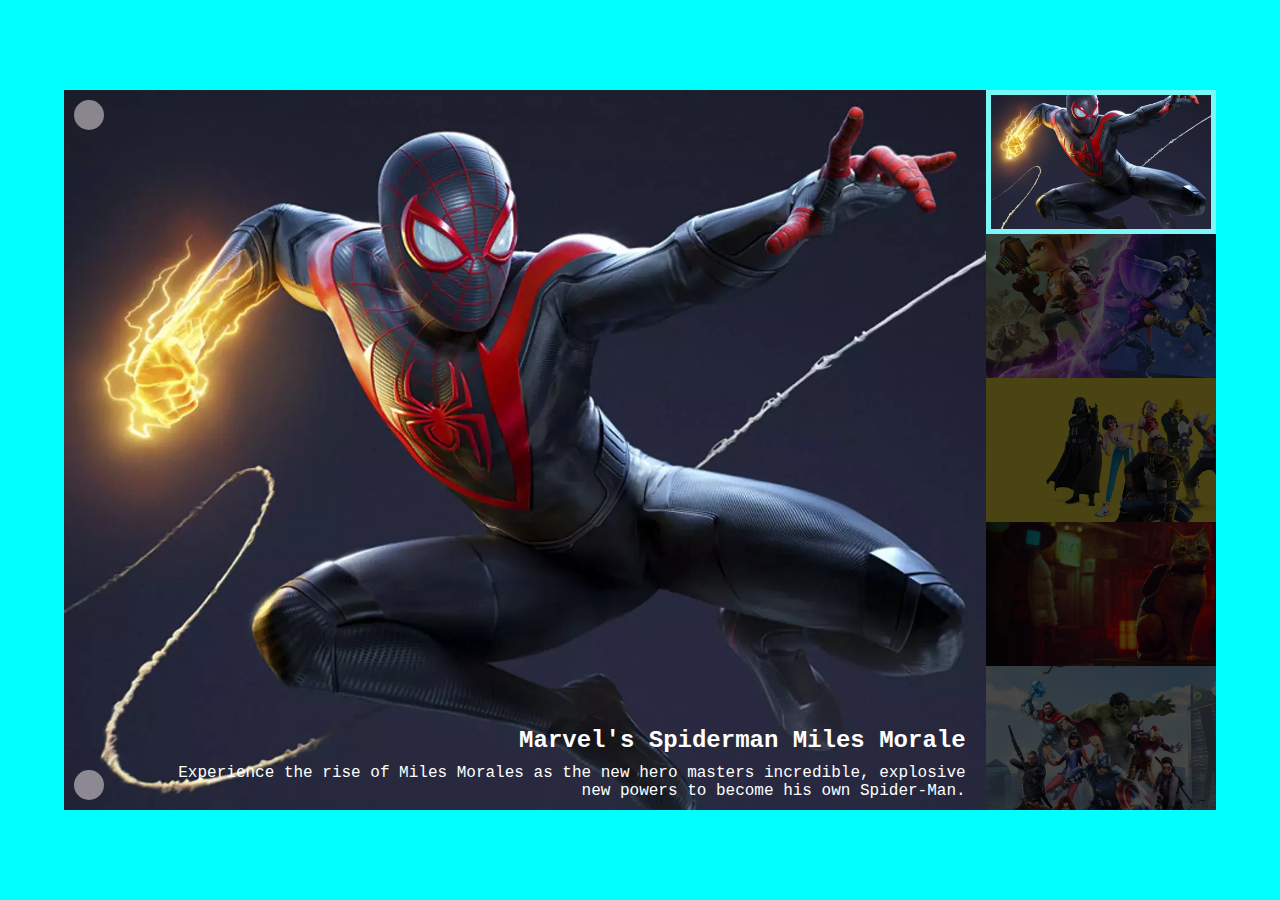
==== BONUS_2/index.html @ 278a609b "carosello infinito" ====
<!DOCTYPE html>
<html lang="en">

<head>
    <meta charset="UTF-8">
    <meta http-equiv="X-UA-Compatible" content="IE=edge">
    <meta name="viewport" content="width=device-width, initial-scale=1.0">
    <title>document</title>
    <link rel="stylesheet" href="css/style.css" />
    <link rel="stylesheet" href="https://cdnjs.cloudflare.com/ajax/libs/font-awesome/6.3.0/css/all.min.css"
        integrity="sha512-SzlrxWUlpfuzQ+pcUCosxcglQRNAq/DZjVsC0lE40xsADsfeQoEypE+enwcOiGjk/bSuGGKHEyjSoQ1zVisanQ=="
        crossorigin="anonymous" referrerpolicy="no-referrer" />
</head>

<body>
    <div class="container">
        <div class="small-container">

            <div class="img-container">

                <div class="wrapper-img">
                    <img src="${key.image}">
                    <div class="content">
                        <h2 class="content-title">${key.title}</h2>
                        <p class="content-text">${key.text}</p>
                    </div>
                </div>;
                
                <!-- 

                <div class="wrapper-img">
                    <img src="img/02.webp" alt="">
                </div>
                <div class="wrapper-img">
                    <img src="img/03.webp" alt="">
                </div>
                <div class="wrapper-img">
                    <img src="img/04.webp" alt="">
                </div>
                <div class="wrapper-img">
                    <img src="img/05.webp" alt="">
                </div>
                -->
            </div>
            <div class="img-container-thumble">
                <!-- 
                <div class="wrapper-img-thumble">
                    <img src="img/01.webp">
                </div>
                <div class="wrapper-img-thumble">
                    <img src="img/02.webp">
                </div>
                <div class="wrapper-img-thumble">
                    <img src="img/03.webp">
                </div>
                <div class="wrapper-img-thumble">
                    <img src="img/04.webp">
                </div>
                <div class="wrapper-img-thumble">
                    <img src="img/05.webp">
                </div>
        -->
            </div>
        </div>

        <button id="prev" class="btn1"><i class="fa-solid fa-chevron-up"></i></button>
        <button id="next" class="btn2"><i class="fa-solid fa-chevron-down"></i></button>

    </div>
    <script type="text/javascript" src="js/main.js"></script>
</body>

</html>
---- BONUS_2/css/style.css ----
* {
    padding: 0;
    margin: 0;
    box-sizing: border-box;
}

body {
    font-family: 'Courier New', Courier, monospace;
    background-color:aqua;
}

.container {

    width: 90vw;
    margin: auto;
    position: absolute;
    left: 50%;
    top: 50%;
    transform: translate(-50%, -50%);

}

.small-container {
    height: 80vh;
    display: flex;
}

.img-container {
    height: 100%;
    width: 80%;
}

.img-container-thumble {
    width: 20%;
    height: calc(100% / 5);
}

.wrapper-img {
    position: relative;
    height: 100%;
    display: none;
}

.wrapper-img .content {
    position: absolute;
    bottom: 10px;
    right: 10px;
    color: white;
    padding: 0 10px;
    text-align: right;
}

.wrapper-img .content .content-title {
    padding: 10px 0;
}

.wrapper-img .content .content-text {
    padding-left: 10%;
}

.wrapper-img-thumble {
    height: 100%;
    /* display: none; */
    filter: brightness(0.3);
    cursor: pointer;


}

.wrapper-img-thumble.brightness {
    filter: brightness(1);
    border: solid 5px rgba(245, 239, 239, 0.5);


}

img {
    object-fit: cover;
    height: 100%;
    width: 100%;

}

.d-block {
    display: block;
}

.d-none {
    display: none;
}

button {
    border-radius: 50%;
    border: none;
    height: 30px;
    width: 30px;
    background-color: rgba(245, 239, 239, 0.5);
    cursor: pointer;
}

.btn1 {
    position: absolute;
    top: 10px;
    left: 10px;
}

.btn2 {
    position: absolute;
    bottom: 10px;
    left: 10px;
}
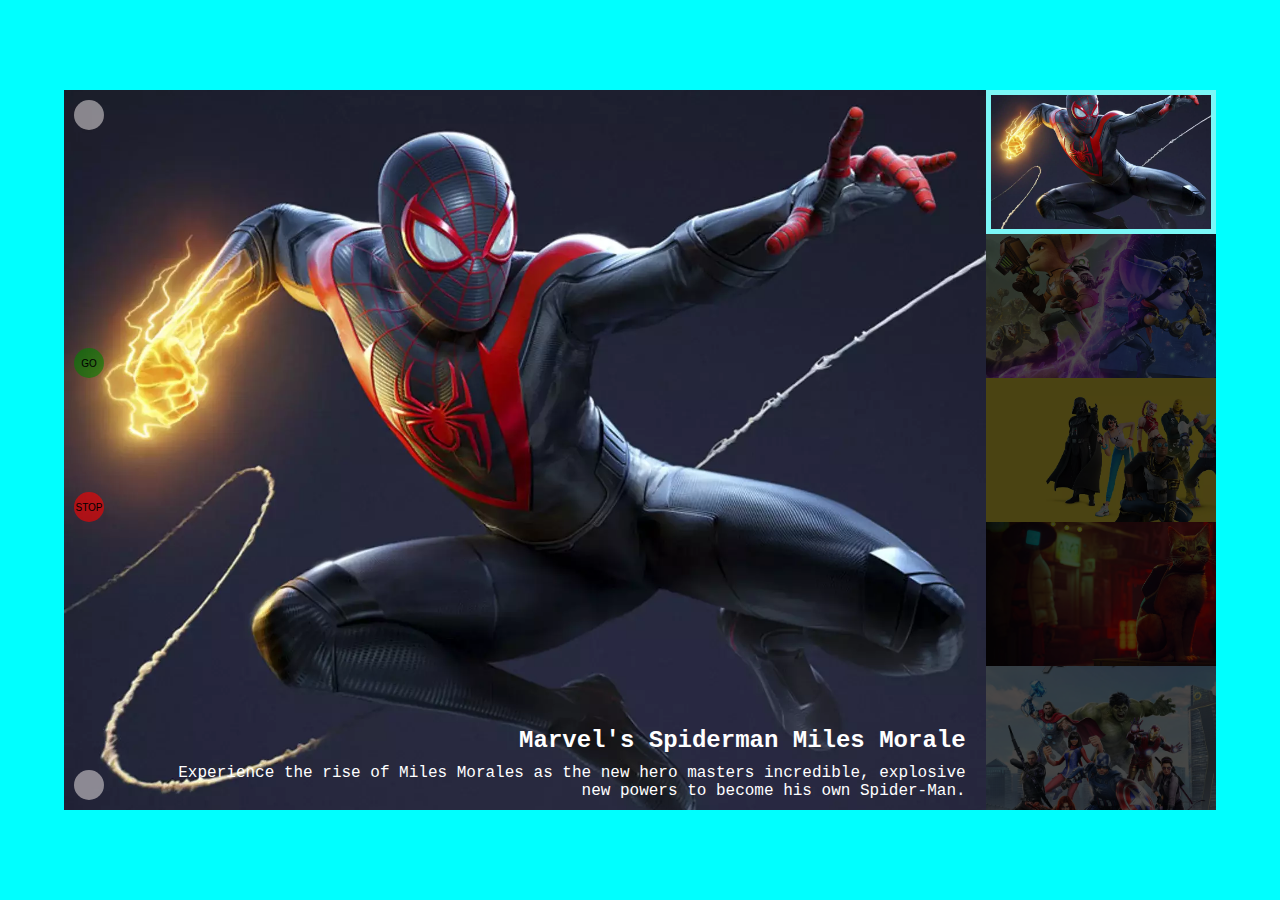
==== commit ef8226a9: "inseriti pulsanti stop carosello e avvio, ma una volta avviato non si blocca piu" ====
--- a/BONUS_2/index.html
+++ b/BONUS_2/index.html
@@ -65,6 +65,9 @@
 
         <button id="prev" class="btn1"><i class="fa-solid fa-chevron-up"></i></button>
         <button id="next" class="btn2"><i class="fa-solid fa-chevron-down"></i></button>
+        <button id="fermaCarosello" class="btn3">STOP</button>
+        <button id="avviaCarosello" class="btn4">GO</button>
+
 
     </div>
     <script type="text/javascript" src="js/main.js"></script>
--- a/BONUS_2/css/style.css
+++ b/BONUS_2/css/style.css
@@ -108,4 +108,20 @@
     position: absolute;
     bottom: 10px;
     left: 10px;
+}
+.btn3 {
+    position: absolute;
+    bottom: 40%;
+    left: 10px;
+    font-size: 10px;
+    background-color: rgba(255, 0, 0, 0.6);
+
+}
+.btn4 {
+    position: absolute;
+    bottom: 60%;
+    left: 10px;
+    font-size: 10px;
+    background-color: rgba(0, 128, 0, 0.6);
+
 }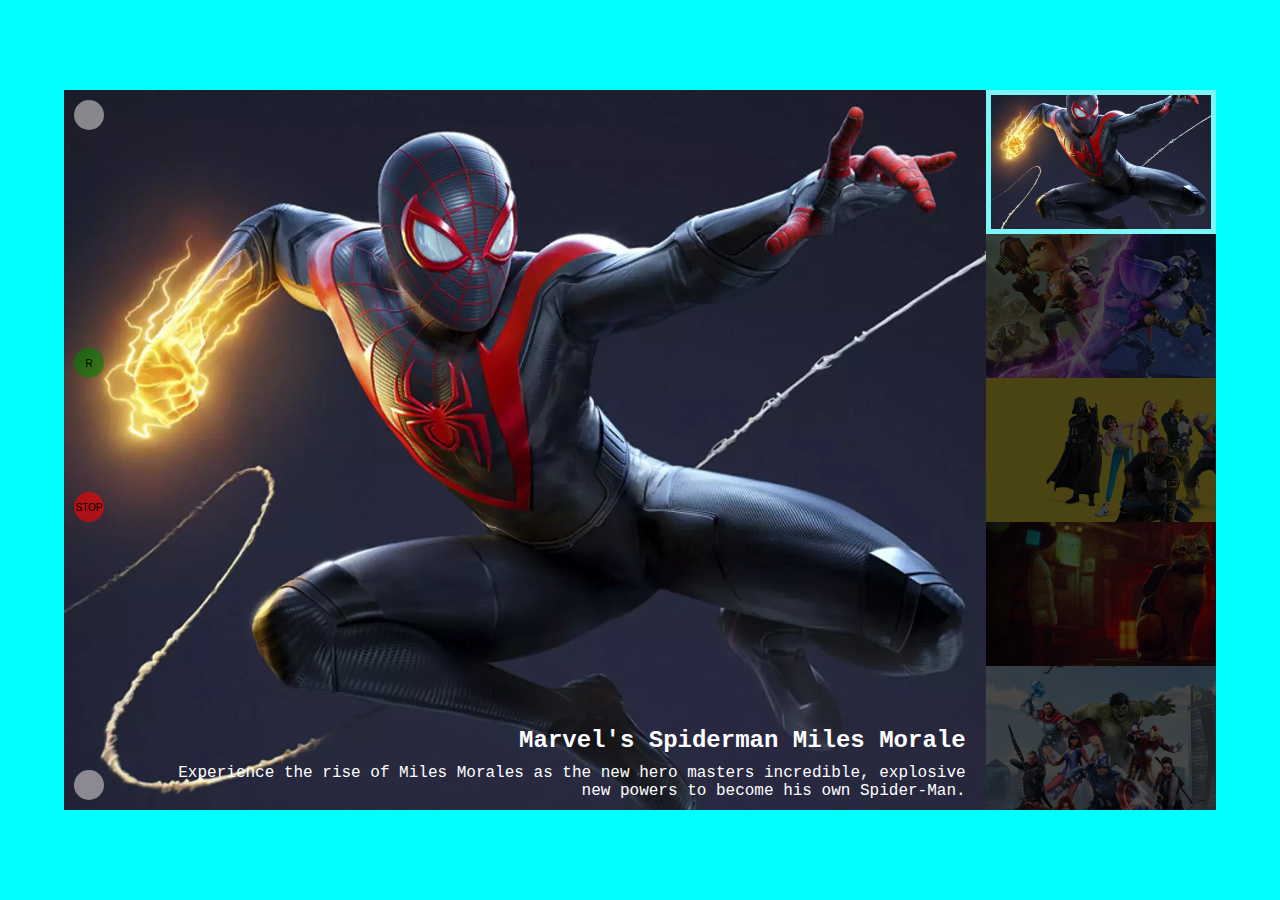
==== commit 0deb3a82: "aggiornate le funzioni dei click dopo la correzione fatta in classe e migliorato il codice" ====
--- a/BONUS_2/index.html
+++ b/BONUS_2/index.html
@@ -66,7 +66,7 @@
         <button id="prev" class="btn1"><i class="fa-solid fa-chevron-up"></i></button>
         <button id="next" class="btn2"><i class="fa-solid fa-chevron-down"></i></button>
         <button id="fermaCarosello" class="btn3">STOP</button>
-        <button id="avviaCarosello" class="btn4">GO</button>
+        <button id="reverse" class="btn4">R</button>
 
 
     </div>
